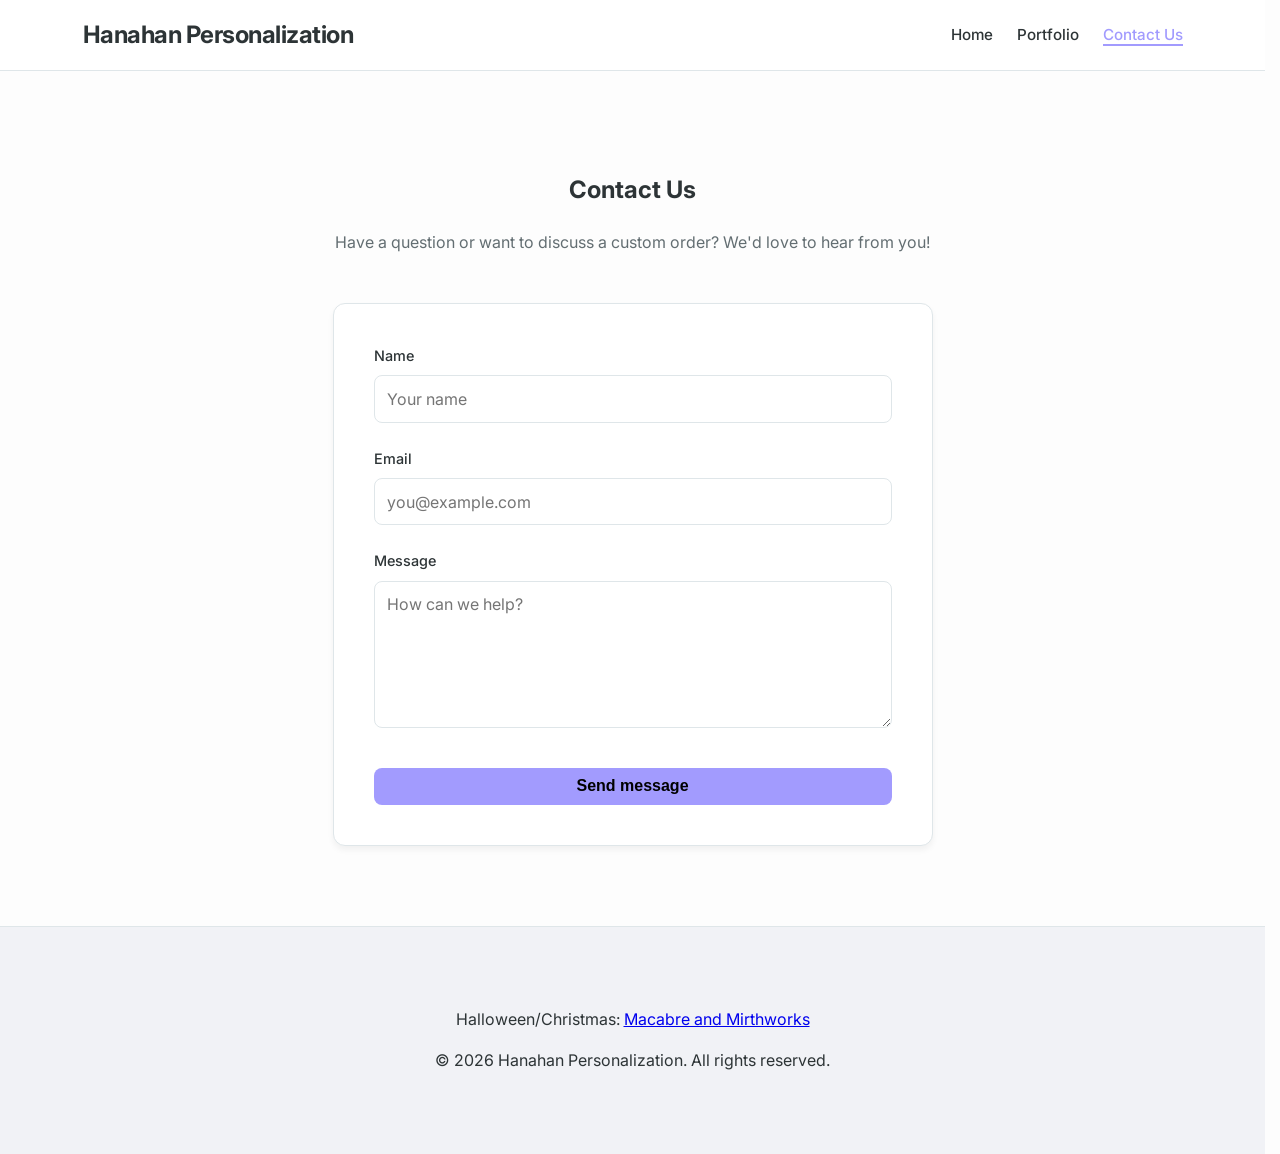
==== contact.html @ bc62d55e "updates" ====
<!DOCTYPE html>
<html lang="en">
<head>
    <meta charset="utf-8">
    <title>Contact Us for Custom Handmade Gifts — Hanahan Personalization</title>
    <meta content="Get in touch with Hanahan Personalization for custom handmade gifts, personalized decor inquiries, and custom laser engraving orders in Hanahan, SC." name="description">
    <meta content="contact Hanahan Personalization, custom gift inquiry, personalized decor order, Hanahan SC small business" name="keywords">
    <meta content="Hanahan Personalization" name="author">
    <meta content="width=device-width, initial-scale=1" name="viewport">

    <!-- Canonical Tag -->
    <link rel="canonical" href="https://hanahanpersonalization.com/contact.html">

    <!-- Open Graph / Facebook -->
    <meta property="og:type" content="website">
    <meta property="og:url" content="https://hanahanpersonalization.com/contact.html">
    <meta property="og:title" content="Contact Us for Custom Handmade Gifts — Hanahan Personalization">
    <meta property="og:description" content="Have a question or want to discuss a custom order? Get in touch with Hanahan Personalization.">
    <meta property="og:image" content="https://hanahanpersonalization.com/images/logo.svg">

    <!-- Twitter -->
    <meta name="twitter:card" content="summary_large_image">
    <meta name="twitter:url" content="https://hanahanpersonalization.com/contact.html">
    <meta name="twitter:title" content="Contact Us for Custom Handmade Gifts — Hanahan Personalization">
    <meta name="twitter:description" content="Have a question or want to discuss a custom order? Get in touch with Hanahan Personalization.">
    <meta name="twitter:image" content="https://hanahanpersonalization.com/images/logo.svg">
    
    <link href="https://fonts.googleapis.com" rel="preconnect">
    <link crossorigin href="https://fonts.gstatic.com" rel="preconnect">
    <link href="https://fonts.googleapis.com/css2?family=Inter:wght@400;500;600;700&display=swap" rel="stylesheet">
    
    <link href="styles.css" rel="stylesheet">
    <link rel="icon" type="image/svg+xml" href="images/logo.svg">
    <link rel="icon" type="image/x-icon" href="images/logo.ico">
</head>
<body>

<header class="site-header">
    <div class="container header-inner">
        <a class="logo" href="/">
            <span>Hanahan Personalization</span>
        </a>
        <button class="nav-toggle" aria-label="Toggle navigation">
            <span class="bar"></span>
            <span class="bar"></span>
            <span class="bar"></span>
        </button>
        <nav class="nav">
            <ul>
                <li><a href="/">Home</a></li>
                <li><a href="portfolio.html">Portfolio</a></li>
                <li><a class="active" href="contact.html">Contact Us</a></li>
            </ul>
        </nav>
    </div>
</header>

<script>
    const navToggle = document.querySelector('.nav-toggle');
    const nav = document.querySelector('.nav');

    navToggle.addEventListener('click', () => {
        nav.classList.toggle('is-open');
        navToggle.classList.toggle('is-active');
    });

    // Close menu when clicking outside
    document.addEventListener('click', (e) => {
        if (!nav.contains(e.target) && !navToggle.contains(e.target)) {
            nav.classList.remove('is-open');
            navToggle.classList.remove('is-active');
        }
    });
</script>

<main>
    <section class="section">
        <div class="container">
            <div class="section-title">
                <h1>Contact Us</h1>
                <p>Have a question or want to discuss a custom order? We'd love to hear from you!</p>
            </div>

            <!-- Contact -->
            <div class="contact-container">
                <form action="https://formspree.io/f/mvgbjjjo" class="contact-form" id="contact-form" method="POST"
                      novalidate>
                    <div class="form-row">
                        <label for="name">Name</label>
                        <input autocomplete="name" id="name" name="name" placeholder="Your name" required type="text">
                    </div>
                    <div class="form-row">
                        <label for="email">Email</label>
                        <input autocomplete="email" id="email" name="email" placeholder="you@example.com" required
                               type="email">
                    </div>
                    <div class="form-row">
                        <label for="message">Message</label>
                        <textarea id="message" name="message" placeholder="How can we help?" required rows="6"></textarea>
                    </div>

                    <!-- Honeypot for basic bot deterrence -->
                    <input aria-hidden="true" autocomplete="off" class="hp-field" name="_gotcha" tabindex="-1" type="text">

                    <!-- Success redirect (optional): replace with a thank-you page if you add one -->
                    <input name="_subject" type="hidden" value="New message from macabreandmirthworks.com">
                    <input name="_format" type="hidden" value="plain">

                    <div class="form-actions">
                        <button class="btn btn-primary" type="submit">Send message</button>
                    </div>
                </form>

            </div>
        </div>
    </section>
</main>

<footer class="site-footer">
    <div class="container">
        <p>Halloween/Christmas: <a href="https://www.macabreandmirthworks.com" target="_blank" rel="noopener noreferrer">Macabre and Mirthworks</a></p>
        <p>&copy; 2026 Hanahan Personalization. All rights reserved.</p>
    </div>
</footer>

</body>
</html>
---- styles.css ----
:root {
    --bg: #fdfdfd;
    --panel: #ffffff;
    --text: #2d3436;
    --muted: #636e72;
    --brand: #a29bfe; /* soft lilac/lavender */
    --accent: #55efc4; /* soft mint */
    --border: #dfe6e9;
    --shadow: rgba(0,0,0,0.05);
}

* { box-sizing: border-box; }
html, body { height: 100%; }
html { scroll-behavior: smooth; scrollbar-gutter: stable; }
body {
    margin: 0;
    background-color: var(--bg);
    color: var(--text);
    font-family: 'Inter', system-ui, -apple-system, sans-serif;
    line-height: 1.6;
}

img { max-width: 100%; height: auto; display: block; border-radius: 8px; }

.container { width: min(1100px, 92%); margin: 0 auto; }

/* Header */
.site-header {
    position: sticky; top: 0; z-index: 20;
    background: rgba(255, 255, 255, 0.9);
    backdrop-filter: blur(10px);
    border-bottom: 1px solid var(--border);
    padding: 1rem 0;
}
.header-inner { display: flex; align-items: center; justify-content: space-between; }

.logo {
    display: flex; align-items: center; gap: .8rem; color: var(--text); text-decoration: none;
    font-size: 1.5rem; font-weight: 700; letter-spacing: -0.5px;
}
.logo-icon {
    width: 40px; height: 40px; border-radius: 10px;
    display: flex; align-items: center; justify-content: center;
}

/* Navigation */
.nav ul { list-style: none; display: flex; gap: 1.5rem; margin: 0; padding: 0; }
.nav a { color: var(--text); text-decoration: none; font-weight: 500; font-size: 0.95rem; }
.nav a:hover:not(.btn) { color: var(--brand); }
.nav a.active { color: var(--brand); border-bottom: 2px solid var(--brand); }

/* Mobile Navigation Toggle */
.nav-toggle {
    display: none;
    flex-direction: column;
    justify-content: space-around;
    width: 2rem;
    height: 2rem;
    background: transparent;
    border: none;
    cursor: pointer;
    padding: 0;
    z-index: 30;
}

.nav-toggle .bar {
    width: 2rem;
    height: 0.25rem;
    background: var(--text);
    border-radius: 10px;
    transition: all 0.3s linear;
    position: relative;
    transform-origin: 1px;
}

@media (max-width: 768px) {
    .nav-toggle {
        display: flex;
    }

    .nav {
        position: absolute;
        top: 100%;
        right: 0;
        background: var(--panel);
        width: 100%;
        border-bottom: 1px solid var(--border);
        padding: 1rem 0;
        display: none;
        box-shadow: 0 10px 15px var(--shadow);
    }

    .nav.is-open {
        display: block;
    }

    .nav ul {
        flex-direction: column;
        align-items: center;
        gap: 1rem;
    }

    .nav a.active {
        border-bottom: none;
        color: var(--brand);
        font-weight: 700;
    }

    /* Hamburger Animation */
    .nav-toggle.is-active .bar:nth-child(1) {
        transform: rotate(45deg);
    }

    .nav-toggle.is-active .bar:nth-child(2) {
        opacity: 0;
    }

    .nav-toggle.is-active .bar:nth-child(3) {
        transform: rotate(-45deg);
    }
}

/* Forms */
.contact-container {
    max-width: 600px;
    margin: 0 auto;
}

.contact-form {
    background: var(--panel);
    padding: 2.5rem;
    border-radius: 12px;
    border: 1px solid var(--border);
    box-shadow: 0 4px 6px var(--shadow);
}

.form-row {
    margin-bottom: 1.5rem;
}

.form-row label {
    display: block;
    margin-bottom: 0.5rem;
    font-weight: 500;
    font-size: 0.9rem;
    color: var(--text);
}

.form-row input, 
.form-row textarea {
    width: 100%;
    padding: 0.8rem;
    border: 1px solid var(--border);
    border-radius: 8px;
    font-family: inherit;
    font-size: 1rem;
    transition: all 0.2s;
    background-color: #fff;
}

.form-row input:focus, 
.form-row textarea:focus {
    outline: none;
    border-color: var(--brand);
    box-shadow: 0 0 0 3px rgba(162, 155, 254, 0.1);
}

.hp-field {
    display: none;
}

.form-actions {
    margin-top: 2rem;
}

.form-actions .btn {
    width: 100%;
    border: none;
    cursor: pointer;
    font-size: 1rem;
}

.contact-info {
    margin-top: 3rem;
    text-align: center;
}

.contact-info a {
    color: var(--brand);
    text-decoration: none;
    font-weight: 600;
}

.contact-info a:hover {
    text-decoration: underline;
}

/* Hero */
.hero { padding: 6rem 0; text-align: center; background: linear-gradient(to bottom, #f9f9ff, #ffffff); }
.hero-logo { margin-bottom: 2rem; display: flex; justify-content: center; }
.hero-logo-icon { width: 400px; height: 400px; max-width: 90%; }
.hero h1 { font-size: clamp(2.5rem, 5vw, 4rem); line-height: 1.1; margin-bottom: 1.5rem; color: #1e272e; }
.hero p { max-width: 600px; margin: 0 auto 2rem; color: var(--muted); font-size: 1.1rem; }

/* Sections */
.section { padding: 5rem 0; }
.section-title { text-align: center; margin-bottom: 3rem; }
.section-title h2 { font-size: 2.2rem; margin-bottom: 0.5rem; }
.section-title p { color: var(--muted); }

/* About Us */
.about-inner {
    display: flex;
    align-items: center;
    gap: 4rem;
}
.about-image {
    flex: 1;
    max-width: 400px;
}
.about-image img {
    width: 100%;
    border-radius: 12px;
    box-shadow: 0 10px 30px var(--shadow);
}
.about-content {
    flex: 1.5;
}
.about-content p {
    margin-bottom: 1.2rem;
    font-size: 1.05rem;
    color: var(--muted);
}
@media (max-width: 768px) {
    .about-inner {
        flex-direction: column;
        gap: 2rem;
        text-align: center;
    }
    .about-content .section-title {
        text-align: center !important;
    }
}

/* Product Grid */
.portfolio-group {
    margin-bottom: 4rem;
}
.group-title {
    font-size: 1.8rem;
    margin-bottom: 1.5rem;
    padding-bottom: 0.5rem;
    border-bottom: 2px solid var(--brand);
    display: inline-block;
}
.empty-message {
    color: var(--muted);
    font-style: italic;
    grid-column: 1 / -1;
    padding: 2rem;
    background: #f8f9fa;
    border-radius: 8px;
    text-align: center;
}
.product-grid {
    display: grid;
    grid-template-columns: repeat(5, 1fr);
    gap: 1rem;
}
@media (max-width: 900px) {
    .product-grid {
        grid-template-columns: repeat(auto-fit, minmax(150px, 1fr));
    }
}
.product-card {
    background: var(--panel);
    border: 1px solid var(--border);
    border-radius: 12px;
    overflow: hidden;
    transition: transform 0.2s, box-shadow 0.2s;
    cursor: zoom-in;
}
.product-card:hover {
    transform: translateY(-5px);
    box-shadow: 0 10px 20px var(--shadow);
}
.product-image {
    aspect-ratio: 1/1;
    overflow: hidden;
    background: #f1f2f6;
}
.product-image img {
    width: 100%; height: 100%; object-fit: cover;
    transition: transform 0.3s ease;
}
.product-card:hover .product-image img {
    transform: scale(1.05);
}
.product-info { padding: 0.8rem; }
.product-info h3 { margin: 0 0 0.3rem; font-size: 1rem; }
.product-info p { margin: 0; color: var(--muted); font-size: 0.8rem; }

/* Image modal */
.modal {
    position: fixed;
    inset: 0;
    display: grid;
    place-items: center;
    background: rgba(0, 0, 0, 0.8);
    opacity: 0;
    visibility: hidden;
    transition: opacity .2s ease, visibility .2s ease;
    z-index: 1000;
}
.modal.is-open {
    opacity: 1;
    visibility: visible;
}
.modal-backdrop {
    position: absolute;
    inset: 0;
}
.modal-dialog {
    position: relative;
    background: var(--panel);
    border: 1px solid var(--border);
    border-radius: 12px;
    padding: 0.5rem;
    box-shadow: 0 20px 50px rgba(0,0,0,0.3);
    width: fit-content;
    max-width: 95vw;
    max-height: 95vh;
    display: flex;
    flex-direction: column;
    align-items: center;
}
.modal-dialog img {
    max-width: 100%;
    width: auto;
    height: auto;
    display: block;
    border-radius: 8px;
    object-fit: contain;
    max-height: 80vh;
}
.modal-caption {
    margin: 0.5rem 0.25rem 0;
    color: var(--text);
    font-weight: 500;
    text-align: center;
}
.modal-close {
    position: absolute;
    top: -40px;
    right: 0;
    background: transparent;
    border: none;
    color: white;
    font-size: 2.5rem;
    line-height: 1;
    width: 40px;
    height: 40px;
    cursor: pointer;
    display: flex;
    align-items: center;
    justify-content: center;
}
.modal-close:hover {
    color: var(--brand);
}
body.modal-open {
    overflow: hidden;
}

/* Footer */
.site-footer {
    padding: 4rem 0; background: #f1f2f6; border-top: 1px solid var(--border);
    text-align: center;
}
.footer-social { display: flex; justify-content: center; gap: 1.5rem; margin-bottom: 2rem; }
.footer-social a { color: var(--muted); font-size: 1.5rem; text-decoration: none; }
.footer-social a:hover { color: var(--brand); }

.footer-logo { margin-bottom: 1.5rem; display: flex; justify-content: center; }
.footer-logo-icon { width: 60px; height: 60px; }

.btn {
    display: inline-block; padding: 0.6rem 1.4rem; border-radius: 8px;
    font-weight: 600; text-decoration: none; transition: all 0.2s ease;
    border: none; cursor: pointer;
}
.btn-primary { background: var(--brand); color: black; }
.btn-primary:hover { 
    background: #9389f7; /* slightly darker/more saturated lilac */
    color: white;
    transform: translateY(-2px);
    box-shadow: 0 4px 12px rgba(162, 155, 254, 0.3);
}
.btn-primary:active {
    transform: translateY(0);
}

.nav .btn {
    padding: 0.5rem 1.2rem;
    font-size: 0.9rem;
}
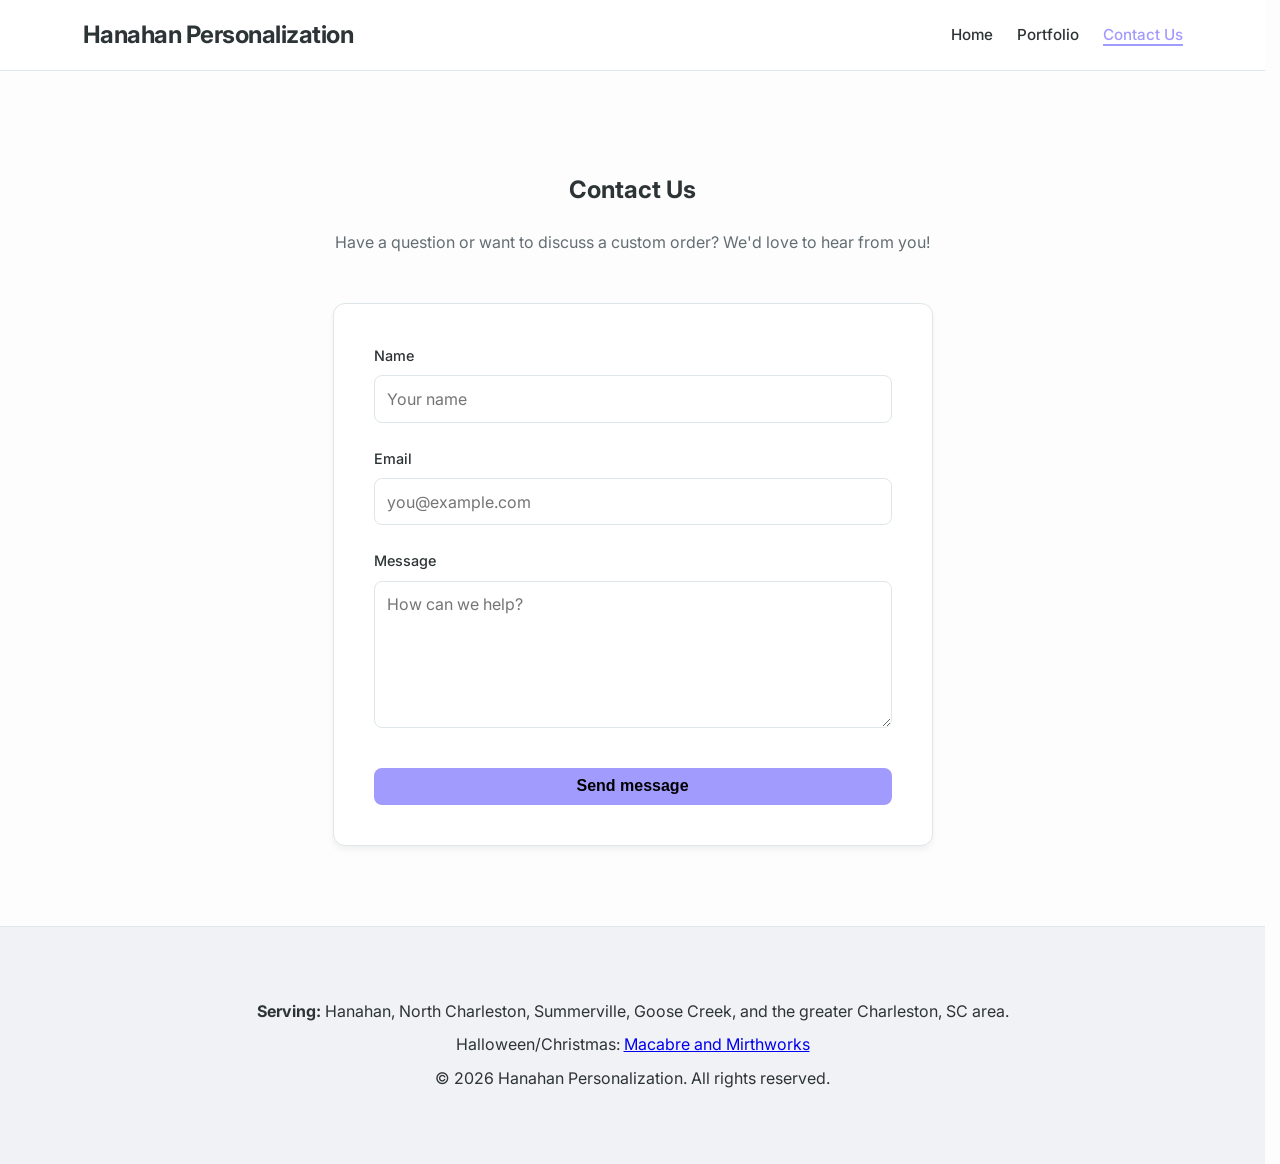
==== commit 1713a5b5: "updates" ====
--- a/contact.html
+++ b/contact.html
@@ -116,12 +116,15 @@
     </section>
 </main>
 
-<footer class="site-footer">
-    <div class="container">
-        <p>Halloween/Christmas: <a href="https://www.macabreandmirthworks.com" target="_blank" rel="noopener noreferrer">Macabre and Mirthworks</a></p>
-        <p>&copy; 2026 Hanahan Personalization. All rights reserved.</p>
-    </div>
-</footer>
+    <footer class="site-footer">
+        <div class="container footer-grid">
+            <div class="footer-info">
+                <p><strong>Serving:</strong> Hanahan, North Charleston, Summerville, Goose Creek, and the greater Charleston, SC area.</p>
+                <p>Halloween/Christmas: <a href="https://www.macabreandmirthworks.com" target="_blank" rel="noopener noreferrer">Macabre and Mirthworks</a></p>
+                <p>&copy; 2026 Hanahan Personalization. All rights reserved.</p>
+            </div>
+        </div>
+    </footer>
 
 </body>
 </html>
--- a/styles.css
+++ b/styles.css
@@ -289,13 +289,26 @@
     aspect-ratio: 1/1;
     overflow: hidden;
     background: #f1f2f6;
+    position: relative;
+}
+.product-image::after {
+    content: '';
+    position: absolute;
+    inset: 0;
+    background: var(--brand);
+    opacity: 0;
+    transition: opacity 0.3s ease;
+    mix-blend-mode: overlay;
+}
+.product-card:hover .product-image::after {
+    opacity: 0.2;
 }
 .product-image img {
     width: 100%; height: 100%; object-fit: cover;
-    transition: transform 0.3s ease;
+    transition: transform 0.5s cubic-bezier(0.4, 0, 0.2, 1);
 }
 .product-card:hover .product-image img {
-    transform: scale(1.05);
+    transform: scale(1.08);
 }
 .product-info { padding: 0.8rem; }
 .product-info h3 { margin: 0 0 0.3rem; font-size: 1rem; }
@@ -378,6 +391,12 @@
     padding: 4rem 0; background: #f1f2f6; border-top: 1px solid var(--border);
     text-align: center;
 }
+.footer-info p {
+    margin: 0.5rem 0;
+}
+.footer-info strong {
+    color: var(--text);
+}
 .footer-social { display: flex; justify-content: center; gap: 1.5rem; margin-bottom: 2rem; }
 .footer-social a { color: var(--muted); font-size: 1.5rem; text-decoration: none; }
 .footer-social a:hover { color: var(--brand); }
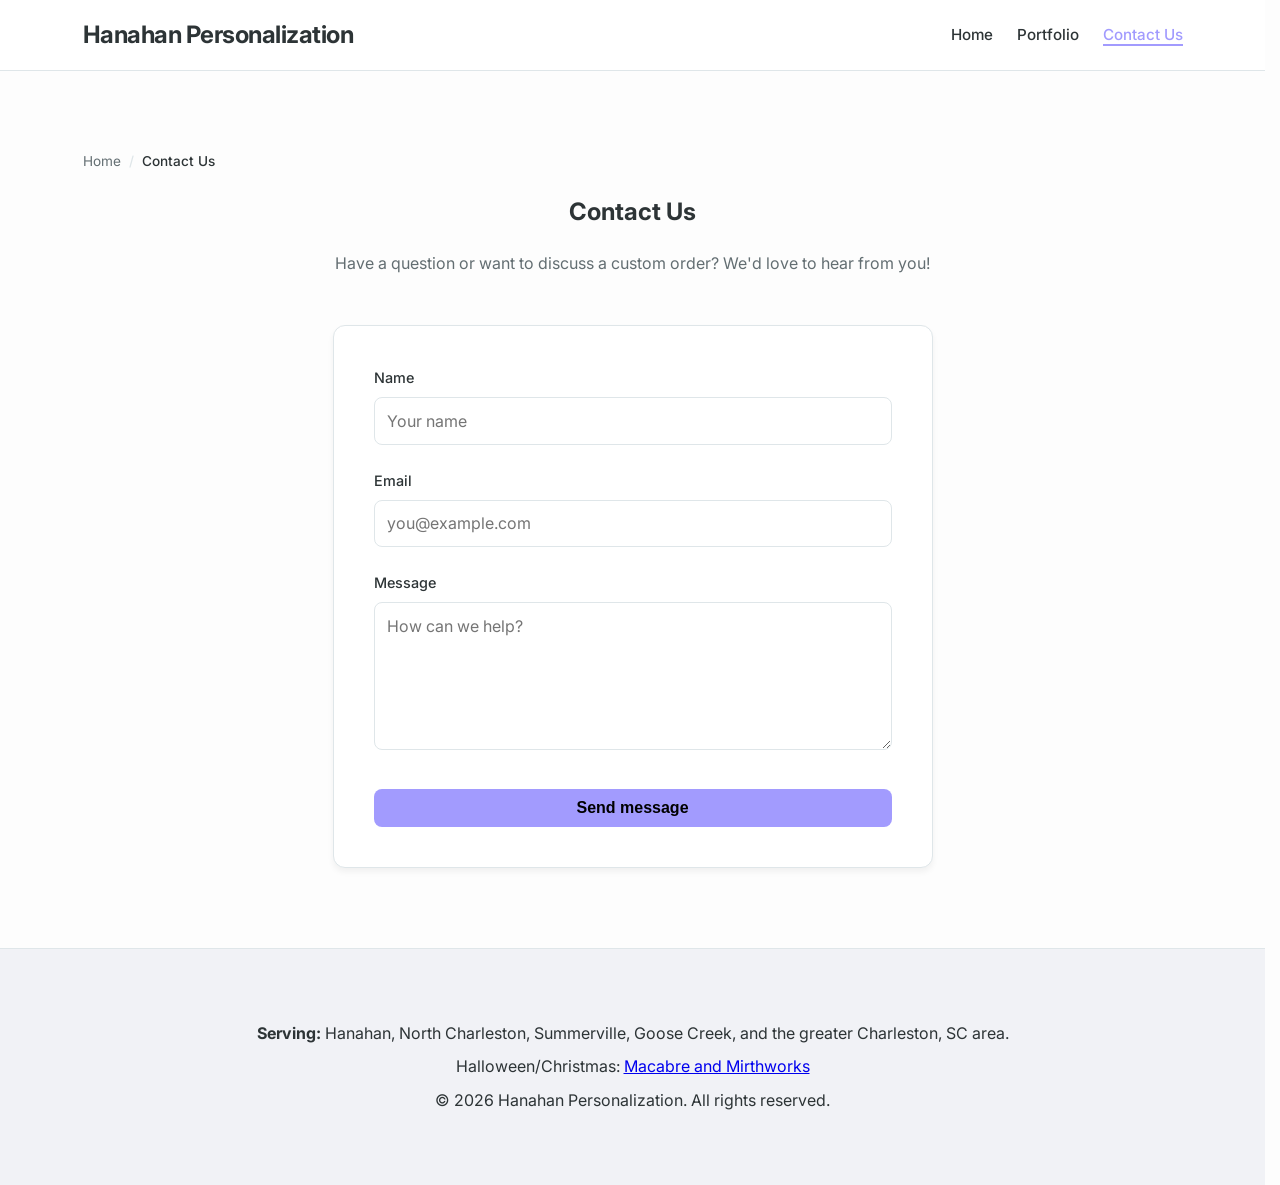
==== commit d670ba3b: "updates" ====
--- a/contact.html
+++ b/contact.html
@@ -32,6 +32,7 @@
     <link href="styles.css" rel="stylesheet">
     <link rel="icon" type="image/svg+xml" href="images/logo.svg">
     <link rel="icon" type="image/x-icon" href="images/logo.ico">
+    <script src="scripts.js" defer></script>
 </head>
 <body>
 
@@ -45,7 +46,7 @@
             <span class="bar"></span>
             <span class="bar"></span>
         </button>
-        <nav class="nav">
+        <nav class="nav" aria-label="Main navigation">
             <ul>
                 <li><a href="/">Home</a></li>
                 <li><a href="portfolio.html">Portfolio</a></li>
@@ -55,27 +56,15 @@
     </div>
 </header>
 
-<script>
-    const navToggle = document.querySelector('.nav-toggle');
-    const nav = document.querySelector('.nav');
-
-    navToggle.addEventListener('click', () => {
-        nav.classList.toggle('is-open');
-        navToggle.classList.toggle('is-active');
-    });
-
-    // Close menu when clicking outside
-    document.addEventListener('click', (e) => {
-        if (!nav.contains(e.target) && !navToggle.contains(e.target)) {
-            nav.classList.remove('is-open');
-            navToggle.classList.remove('is-active');
-        }
-    });
-</script>
-
 <main>
     <section class="section">
         <div class="container">
+            <nav class="breadcrumbs" aria-label="Breadcrumb">
+                <ol>
+                    <li><a href="/">Home</a></li>
+                    <li aria-current="page">Contact Us</li>
+                </ol>
+            </nav>
             <div class="section-title">
                 <h1>Contact Us</h1>
                 <p>Have a question or want to discuss a custom order? We'd love to hear from you!</p>
@@ -100,10 +89,11 @@
                     </div>
 
                     <!-- Honeypot for basic bot deterrence -->
-                    <input aria-hidden="true" autocomplete="off" class="hp-field" name="_gotcha" tabindex="-1" type="text">
+                    <label for="gotcha" class="sr-only" style="display:none;">Leave this field empty</label>
+                    <input aria-hidden="true" autocomplete="off" class="hp-field" id="gotcha" name="_gotcha" tabindex="-1" type="text">
 
                     <!-- Success redirect (optional): replace with a thank-you page if you add one -->
-                    <input name="_subject" type="hidden" value="New message from macabreandmirthworks.com">
+                    <input name="_subject" type="hidden" value="New message from hanahanpersonalization.com">
                     <input name="_format" type="hidden" value="plain">
 
                     <div class="form-actions">
--- a/styles.css
+++ b/styles.css
@@ -246,6 +246,7 @@
 /* Product Grid */
 .portfolio-group {
     margin-bottom: 4rem;
+    scroll-margin-top: 140px;
 }
 .group-title {
     font-size: 1.8rem;
@@ -263,6 +264,33 @@
     border-radius: 8px;
     text-align: center;
 }
+/* Breadcrumbs */
+.breadcrumbs { margin-bottom: 1rem; }
+.breadcrumbs ol {
+    list-style: none; display: flex; flex-wrap: wrap; gap: 0.5rem;
+    margin: 0; padding: 0; font-size: 0.85rem; color: var(--muted);
+}
+.breadcrumbs li + li::before { content: '/'; margin-right: 0.5rem; color: var(--border); }
+.breadcrumbs a { color: var(--muted); text-decoration: none; }
+.breadcrumbs a:hover { color: var(--brand); }
+.breadcrumbs li[aria-current="page"] { color: var(--text); font-weight: 500; }
+
+/* Portfolio category filter/jump bar */
+.portfolio-filter {
+    position: sticky; top: 72px; z-index: 15;
+    display: flex; flex-wrap: wrap; gap: 0.5rem;
+    padding: 0.75rem 0; margin-bottom: 1.5rem;
+    background: rgba(255, 255, 255, 0.9);
+    backdrop-filter: blur(10px);
+    border-bottom: 1px solid var(--border);
+}
+.portfolio-filter a {
+    color: var(--text); text-decoration: none; font-weight: 500;
+    font-size: 0.9rem; padding: 0.4rem 0.9rem; border-radius: 999px;
+    border: 1px solid var(--border); transition: all 0.2s ease;
+}
+.portfolio-filter a:hover { background: var(--brand); color: #000000; border-color: var(--brand); }
+
 .product-grid {
     display: grid;
     grid-template-columns: repeat(5, 1fr);
@@ -314,8 +342,8 @@
 .product-info h3 { margin: 0 0 0.3rem; font-size: 1rem; }
 .product-info p { margin: 0; color: var(--muted); font-size: 0.8rem; }
 
-/* Image modal */
-.modal {
+/* Image Modal */
+dialog.modal {
     position: fixed;
     inset: 0;
     display: grid;
@@ -325,10 +353,19 @@
     visibility: hidden;
     transition: opacity .2s ease, visibility .2s ease;
     z-index: 1000;
-}
-.modal.is-open {
+    border: none;
+    width: 100%;
+    height: 100%;
+    margin: 0;
+    padding: 0;
+}
+dialog.modal[open] {
     opacity: 1;
     visibility: visible;
+    display: grid;
+}
+dialog.modal::backdrop {
+    background: rgba(0, 0, 0, 0.8);
 }
 .modal-backdrop {
     position: absolute;
@@ -382,9 +419,58 @@
 .modal-close:hover {
     color: var(--brand);
 }
+.modal-nav {
+    position: absolute;
+    top: 50%;
+    transform: translateY(-50%);
+    background: rgba(0, 0, 0, 0.5);
+    border: none;
+    color: white;
+    font-size: 2rem;
+    line-height: 1;
+    width: 48px;
+    height: 48px;
+    border-radius: 50%;
+    cursor: pointer;
+    display: flex;
+    align-items: center;
+    justify-content: center;
+    transition: background 0.2s ease;
+}
+.modal-nav:hover { background: var(--brand); color: #000000; }
+.modal-prev { left: 0.5rem; }
+.modal-next { right: 0.5rem; }
 body.modal-open {
     overflow: hidden;
 }
+
+/* Back to top button */
+.back-to-top {
+    position: fixed;
+    bottom: 1.5rem;
+    right: 1.5rem;
+    width: 3rem;
+    height: 3rem;
+    border-radius: 50%;
+    background: var(--brand);
+    color: #000000;
+    border: none;
+    font-size: 1.5rem;
+    line-height: 1;
+    cursor: pointer;
+    box-shadow: 0 4px 12px var(--shadow);
+    opacity: 0;
+    visibility: hidden;
+    transform: translateY(10px);
+    transition: opacity 0.3s ease, transform 0.3s ease, visibility 0.3s ease, background 0.2s ease;
+    z-index: 900;
+}
+.back-to-top.is-visible {
+    opacity: 1;
+    visibility: visible;
+    transform: translateY(0);
+}
+.back-to-top:hover { background: #6c5ce7; color: #ffffff; }
 
 /* Footer */
 .site-footer {
@@ -409,15 +495,79 @@
     font-weight: 600; text-decoration: none; transition: all 0.2s ease;
     border: none; cursor: pointer;
 }
-.btn-primary { background: var(--brand); color: black; }
+.btn-primary { background: var(--brand); color: #000000; }
 .btn-primary:hover { 
-    background: #9389f7; /* slightly darker/more saturated lilac */
-    color: white;
+    background: #6c5ce7; /* darker lilac for better contrast with white text */
+    color: #ffffff;
     transform: translateY(-2px);
     box-shadow: 0 4px 12px rgba(162, 155, 254, 0.3);
 }
 .btn-primary:active {
     transform: translateY(0);
+}
+.btn-secondary {
+    background: transparent;
+    color: var(--text);
+    border: 2px solid var(--brand);
+    padding: calc(0.6rem - 2px) calc(1.4rem - 2px);
+}
+.btn-secondary:hover {
+    background: var(--brand);
+    color: #000000;
+    transform: translateY(-2px);
+    box-shadow: 0 4px 12px rgba(162, 155, 254, 0.3);
+}
+.btn-secondary:active {
+    transform: translateY(0);
+}
+
+/* Hero actions */
+.hero-actions {
+    display: flex;
+    flex-wrap: wrap;
+    gap: 1rem;
+    justify-content: center;
+    margin-top: 1rem;
+}
+
+/* About highlights */
+.about-highlights {
+    list-style: none;
+    margin: 0 0 1.2rem;
+    padding: 0;
+    display: flex;
+    flex-wrap: wrap;
+    gap: 1rem;
+}
+.about-highlights li {
+    display: flex;
+    align-items: center;
+    gap: 0.5rem;
+    font-weight: 500;
+    font-size: 0.95rem;
+}
+.about-icon { font-size: 1.3rem; line-height: 1; }
+
+/* CTA Section */
+.cta-section {
+    background: #f8f9fa;
+    text-align: center;
+    padding: 4rem 0;
+}
+.cta-section p {
+    margin-bottom: 2rem;
+    color: var(--muted);
+}
+.cta-section .btn {
+    padding: 1rem 2rem;
+    font-size: 1.1rem;
+    text-decoration: none;
+    display: inline-block;
+}
+
+.about-title {
+    text-align: left;
+    margin-bottom: 1.5rem;
 }
 
 .nav .btn {
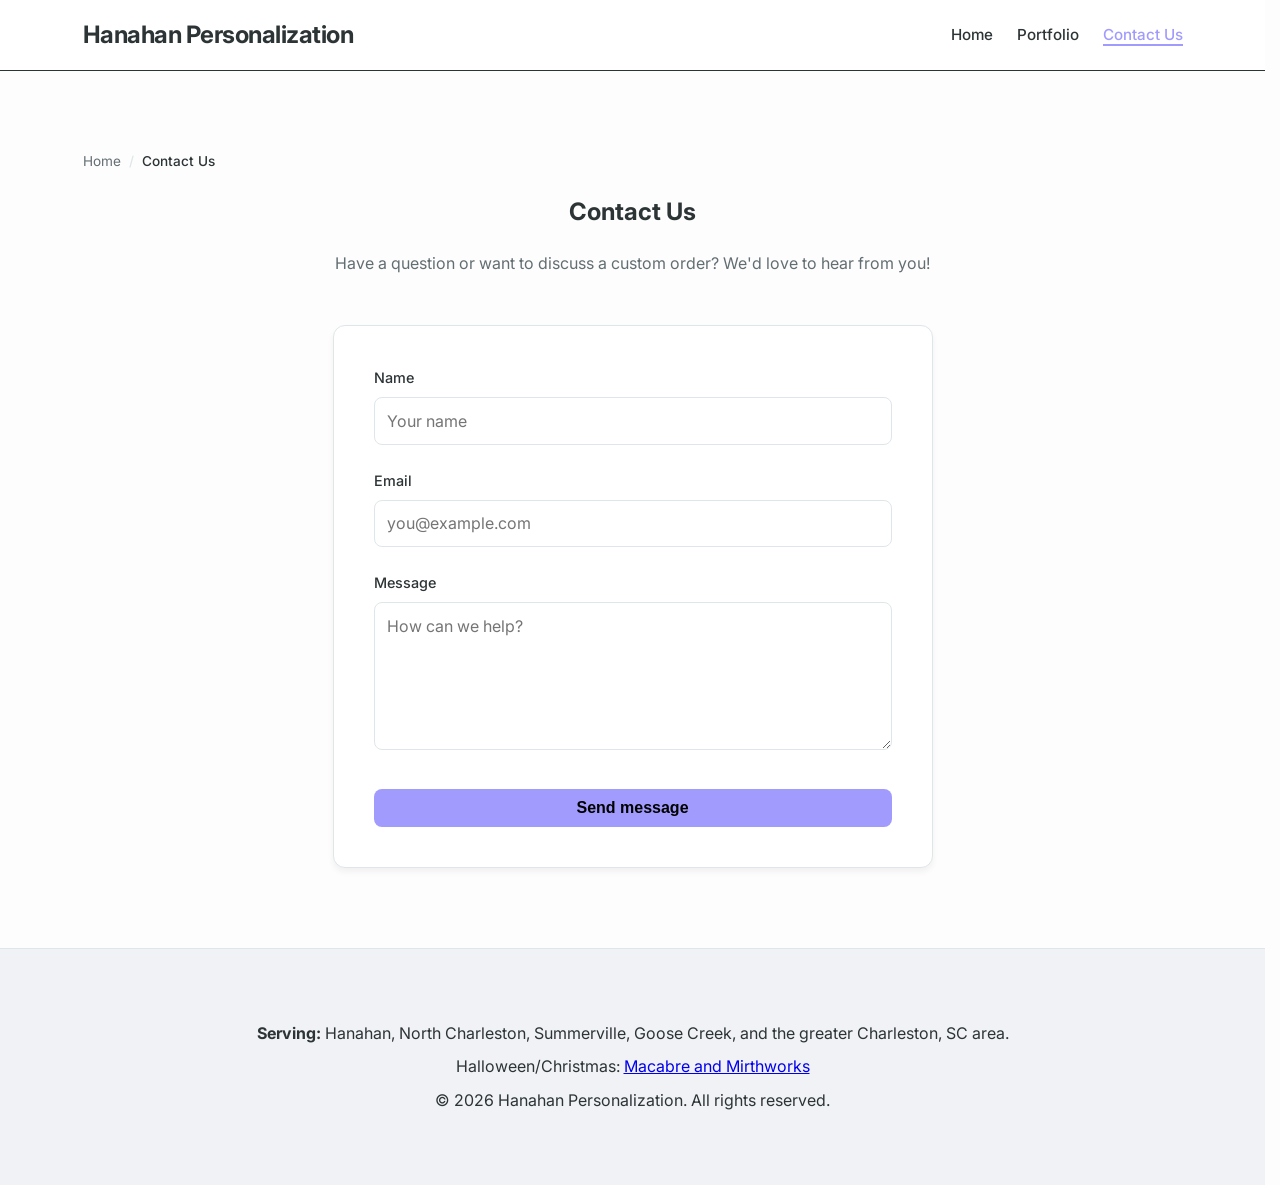
==== commit 5a2d5792: "updates" ====
--- a/contact.html
+++ b/contact.html
@@ -29,7 +29,8 @@
     <link crossorigin href="https://fonts.gstatic.com" rel="preconnect">
     <link href="https://fonts.googleapis.com/css2?family=Inter:wght@400;500;600;700&display=swap" rel="stylesheet">
     
-    <link href="styles.css" rel="stylesheet">
+    <link href="layout.css" rel="stylesheet">
+    <link href="theme.css" rel="stylesheet">
     <link rel="icon" type="image/svg+xml" href="images/logo.svg">
     <link rel="icon" type="image/x-icon" href="images/logo.ico">
     <script src="scripts.js" defer></script>
--- a/layout.css
+++ b/layout.css
@@ -0,0 +1,551 @@
+
+* { box-sizing: border-box; }
+html, body { height: 100%; }
+html { scroll-behavior: smooth; scrollbar-gutter: stable; }
+body {
+    margin: 0;
+    line-height: 1.6;
+}
+
+img { max-width: 100%; height: auto; display: block; border-radius: 8px; }
+
+.container { width: min(1100px, 92%); margin: 0 auto; }
+
+/* Header */
+.site-header {
+    position: sticky; top: 0; z-index: 20;
+    background: rgba(255, 255, 255, 0.9);
+    backdrop-filter: blur(10px);
+    border-bottom: 1px solid;
+    padding: 1rem 0;
+}
+.header-inner { display: flex; align-items: center; justify-content: space-between; }
+
+.logo {
+    display: flex; align-items: center; gap: .8rem; text-decoration: none;
+    font-size: 1.5rem; font-weight: 700; letter-spacing: -0.5px;
+}
+.logo-icon {
+    width: 40px; height: 40px; border-radius: 10px;
+    display: flex; align-items: center; justify-content: center;
+}
+
+/* Navigation */
+.nav ul { list-style: none; display: flex; gap: 1.5rem; margin: 0; padding: 0; }
+.nav a { text-decoration: none; font-weight: 500; font-size: 0.95rem; }
+.nav a:hover:not(.btn) { }
+.nav a.active { border-bottom: 2px solid; }
+
+/* Mobile Navigation Toggle */
+.nav-toggle {
+    display: none;
+    flex-direction: column;
+    justify-content: space-around;
+    width: 2rem;
+    height: 2rem;
+    background: transparent;
+    border: none;
+    cursor: pointer;
+    padding: 0;
+    z-index: 30;
+}
+
+.nav-toggle .bar {
+    width: 2rem;
+    height: 0.25rem;
+    border-radius: 10px;
+    transition: all 0.3s linear;
+    position: relative;
+    transform-origin: 1px;
+}
+
+@media (max-width: 768px) {
+    .nav-toggle {
+        display: flex;
+    }
+
+    .nav {
+        position: absolute;
+        top: 100%;
+        right: 0;
+        width: 100%;
+        border-bottom: 1px solid;
+        padding: 1rem 0;
+        display: none;
+    }
+
+    .nav.is-open {
+        display: block;
+    }
+
+    .nav ul {
+        flex-direction: column;
+        align-items: center;
+        gap: 1rem;
+    }
+
+    .nav a.active {
+        border-bottom: none;
+        font-weight: 700;
+    }
+
+    /* Hamburger Animation */
+    .nav-toggle.is-active .bar:nth-child(1) {
+        transform: rotate(45deg);
+    }
+
+    .nav-toggle.is-active .bar:nth-child(2) {
+        opacity: 0;
+    }
+
+    .nav-toggle.is-active .bar:nth-child(3) {
+        transform: rotate(-45deg);
+    }
+}
+
+/* Forms */
+.contact-container {
+    max-width: 600px;
+    margin: 0 auto;
+}
+
+.contact-form {
+    padding: 2.5rem;
+    border-radius: 12px;
+    border: 1px solid;
+}
+
+.form-row {
+    margin-bottom: 1.5rem;
+}
+
+.form-row label {
+    display: block;
+    margin-bottom: 0.5rem;
+    font-weight: 500;
+    font-size: 0.9rem;
+}
+
+.form-row input, 
+.form-row textarea {
+    width: 100%;
+    padding: 0.8rem;
+    border: 1px solid;
+    border-radius: 8px;
+    font-family: inherit;
+    font-size: 1rem;
+    transition: all 0.2s;
+}
+
+.form-row input:focus, 
+.form-row textarea:focus {
+    outline: none;
+}
+
+.hp-field {
+    display: none;
+}
+
+.form-actions {
+    margin-top: 2rem;
+}
+
+.form-actions .btn {
+    width: 100%;
+    border: none;
+    cursor: pointer;
+    font-size: 1rem;
+}
+
+.contact-info {
+    margin-top: 3rem;
+    text-align: center;
+}
+
+.contact-info a {
+    text-decoration: none;
+    font-weight: 600;
+}
+
+.contact-info a:hover {
+    text-decoration: underline;
+}
+
+/* Hero */
+.hero { padding: 6rem 0; text-align: center; }
+.hero-logo { margin-bottom: 2rem; display: flex; justify-content: center; }
+.hero-logo-icon { width: 400px; height: 400px; max-width: 90%; }
+.hero h1 { font-size: clamp(2.5rem, 5vw, 4rem); line-height: 1.1; margin-bottom: 1.5rem; }
+.hero p { max-width: 600px; margin: 0 auto 2rem; font-size: 1.1rem; }
+
+/* Sections */
+.section { padding: 5rem 0; }
+.section-title { text-align: center; margin-bottom: 3rem; }
+.section-title h2 { font-size: 2.2rem; margin-bottom: 0.5rem; }
+.section-title p { }
+
+/* About Us */
+.about-inner {
+    display: flex;
+    align-items: center;
+    gap: 4rem;
+}
+.about-image {
+    flex: 1;
+    max-width: 400px;
+}
+.about-image img {
+    width: 100%;
+    border-radius: 12px;
+}
+.about-content {
+    flex: 1.5;
+}
+.about-content p {
+    margin-bottom: 1.2rem;
+    font-size: 1.05rem;
+}
+@media (max-width: 768px) {
+    .about-inner {
+        flex-direction: column;
+        gap: 2rem;
+        text-align: center;
+    }
+    .about-content .section-title {
+        text-align: center !important;
+    }
+}
+
+/* Product Grid */
+.portfolio-group {
+    margin-bottom: 4rem;
+    scroll-margin-top: 140px;
+}
+.group-title {
+    font-size: 1.8rem;
+    margin-bottom: 1.5rem;
+    padding-bottom: 0.5rem;
+    border-bottom: 2px solid;
+    display: inline-block;
+}
+.empty-message {
+    font-style: italic;
+    grid-column: 1 / -1;
+    padding: 2rem;
+    border-radius: 8px;
+    text-align: center;
+}
+/* Breadcrumbs */
+.breadcrumbs { margin-bottom: 1rem; }
+.breadcrumbs ol {
+    list-style: none; display: flex; flex-wrap: wrap; gap: 0.5rem;
+    margin: 0; padding: 0; font-size: 0.85rem;
+}
+.breadcrumbs li + li::before { content: '/'; margin-right: 0.5rem; }
+.breadcrumbs a { text-decoration: none; }
+.breadcrumbs a:hover { }
+.breadcrumbs li[aria-current="page"] { font-weight: 500; }
+
+/* Portfolio category filter/jump bar */
+.portfolio-filter {
+    position: sticky; top: 88px; z-index: 15;
+    display: flex; flex-wrap: wrap; gap: 0.5rem;
+    padding: 0.75rem 1rem; margin-bottom: 1.5rem;
+    backdrop-filter: blur(10px);
+    border-bottom: 1px solid;
+    border-radius: 12px;
+    transition: background 0.25s ease, box-shadow 0.25s ease, border-color 0.25s ease;
+}
+/* Boost contrast once the bar sticks while scrolling */
+.portfolio-filter.is-stuck {
+}
+/* Fuzzy/blurred fade above the bar so content softens as it scrolls up */
+.portfolio-filter::before {
+    content: '';
+    position: absolute;
+    left: 0;
+    right: 0;
+    bottom: 100%;
+    height: 60px;
+    pointer-events: none;
+    -webkit-backdrop-filter: blur(6px);
+    backdrop-filter: blur(6px);
+    -webkit-mask-image: linear-gradient(to top, #000, transparent);
+    mask-image: linear-gradient(to top, #000, transparent);
+    opacity: 0;
+    transition: opacity 0.25s ease;
+}
+.portfolio-filter.is-stuck::before {
+    opacity: 1;
+}
+.portfolio-filter a {
+    text-decoration: none; font-weight: 600;
+    font-size: 0.9rem; padding: 0.4rem 0.9rem; border-radius: 999px;
+    border: 1px solid; transition: all 0.2s ease;
+}
+.portfolio-filter.is-stuck a { }
+.portfolio-filter a:hover { }
+
+.product-grid {
+    display: grid;
+    grid-template-columns: repeat(5, 1fr);
+    gap: 1rem;
+}
+@media (max-width: 900px) {
+    .product-grid {
+        grid-template-columns: repeat(auto-fit, minmax(150px, 1fr));
+    }
+}
+.product-card {
+    border: 1px solid;
+    border-radius: 12px;
+    overflow: hidden;
+    transition: transform 0.2s, box-shadow 0.2s;
+    cursor: zoom-in;
+}
+.product-card:hover {
+    transform: translateY(-5px);
+}
+.product-image {
+    aspect-ratio: 1/1;
+    overflow: hidden;
+    position: relative;
+}
+.product-image::after {
+    content: '';
+    position: absolute;
+    inset: 0;
+    opacity: 0;
+    transition: opacity 0.3s ease;
+    mix-blend-mode: overlay;
+}
+.product-card:hover .product-image::after {
+    opacity: 0.2;
+}
+.product-image img {
+    width: 100%; height: 100%; object-fit: cover;
+    transition: transform 0.5s cubic-bezier(0.4, 0, 0.2, 1);
+}
+.product-card:hover .product-image img {
+    transform: scale(1.08);
+}
+.product-info { padding: 0.8rem; }
+.product-info h3 { margin: 0 0 0.3rem; font-size: 1rem; }
+.product-info p { margin: 0; font-size: 0.8rem; }
+
+/* Image Modal */
+dialog.modal {
+    position: fixed;
+    inset: 0;
+    display: grid;
+    place-items: center;
+    background: rgba(0, 0, 0, 0.8);
+    opacity: 0;
+    visibility: hidden;
+    transition: opacity .2s ease, visibility .2s ease;
+    z-index: 1000;
+    border: none;
+    width: 100%;
+    height: 100%;
+    margin: 0;
+    padding: 0;
+}
+dialog.modal[open] {
+    opacity: 1;
+    visibility: visible;
+    display: grid;
+}
+dialog.modal::backdrop {
+    background: rgba(0, 0, 0, 0.8);
+}
+.modal-backdrop {
+    position: absolute;
+    inset: 0;
+}
+.modal-dialog {
+    position: relative;
+    border: 1px solid;
+    border-radius: 12px;
+    padding: 0.5rem;
+    width: fit-content;
+    max-width: 95vw;
+    max-height: 95vh;
+    display: flex;
+    flex-direction: column;
+    align-items: center;
+}
+.modal-dialog img {
+    max-width: 100%;
+    width: auto;
+    height: auto;
+    display: block;
+    border-radius: 8px;
+    object-fit: contain;
+    max-height: 80vh;
+}
+.modal-caption {
+    margin: 0.5rem 0.25rem 0;
+    font-weight: 500;
+    text-align: center;
+}
+.modal-close {
+    position: absolute;
+    top: -40px;
+    right: 0;
+    background: transparent;
+    border: none;
+    color: white;
+    font-size: 2.5rem;
+    line-height: 1;
+    width: 40px;
+    height: 40px;
+    cursor: pointer;
+    display: flex;
+    align-items: center;
+    justify-content: center;
+}
+.modal-close:hover {
+}
+.modal-nav {
+    position: absolute;
+    top: 50%;
+    transform: translateY(-50%);
+    background: rgba(0, 0, 0, 0.5);
+    border: none;
+    color: white;
+    font-size: 2rem;
+    line-height: 1;
+    width: 48px;
+    height: 48px;
+    border-radius: 50%;
+    cursor: pointer;
+    display: flex;
+    align-items: center;
+    justify-content: center;
+    transition: background 0.2s ease;
+}
+.modal-nav:hover { }
+.modal-prev { left: 0.5rem; }
+.modal-next { right: 0.5rem; }
+body.modal-open {
+    overflow: hidden;
+}
+
+/* Back to top button */
+.back-to-top {
+    position: fixed;
+    bottom: 1.5rem;
+    right: 1.5rem;
+    width: 3rem;
+    height: 3rem;
+    border-radius: 50%;
+    border: none;
+    font-size: 1.5rem;
+    line-height: 1;
+    cursor: pointer;
+    opacity: 0;
+    visibility: hidden;
+    transform: translateY(10px);
+    transition: opacity 0.3s ease, transform 0.3s ease, visibility 0.3s ease, background 0.2s ease;
+    z-index: 900;
+}
+.back-to-top.is-visible {
+    opacity: 1;
+    visibility: visible;
+    transform: translateY(0);
+}
+.back-to-top:hover { }
+
+/* Footer */
+.site-footer {
+    padding: 4rem 0; border-top: 1px solid;
+    text-align: center;
+}
+.footer-info p {
+    margin: 0.5rem 0;
+}
+.footer-info strong {
+}
+.footer-social { display: flex; justify-content: center; gap: 1.5rem; margin-bottom: 2rem; }
+.footer-social a { font-size: 1.5rem; text-decoration: none; }
+.footer-social a:hover { }
+
+.footer-logo { margin-bottom: 1.5rem; display: flex; justify-content: center; }
+.footer-logo-icon { width: 60px; height: 60px; }
+
+.btn {
+    display: inline-block; padding: 0.6rem 1.4rem; border-radius: 8px;
+    font-weight: 600; text-decoration: none; transition: all 0.2s ease;
+    border: none; cursor: pointer;
+}
+.btn-primary { }
+.btn-primary:hover { 
+    transform: translateY(-2px);
+}
+.btn-primary:active {
+    transform: translateY(0);
+}
+.btn-secondary {
+    background: transparent;
+    border: 2px solid;
+    padding: calc(0.6rem - 2px) calc(1.4rem - 2px);
+}
+.btn-secondary:hover {
+    transform: translateY(-2px);
+}
+.btn-secondary:active {
+    transform: translateY(0);
+}
+
+/* Hero actions */
+.hero-actions {
+    display: flex;
+    flex-wrap: wrap;
+    gap: 1rem;
+    justify-content: center;
+    margin-top: 1rem;
+}
+
+/* About highlights */
+.about-highlights {
+    list-style: none;
+    margin: 0 0 1.2rem;
+    padding: 0;
+    display: flex;
+    flex-direction: column;
+    gap: 0.6rem;
+}
+.about-highlights li {
+    display: flex;
+    align-items: center;
+    gap: 0.5rem;
+    font-weight: 500;
+    font-size: 0.95rem;
+}
+.about-icon { font-size: 1.3rem; line-height: 1; }
+
+/* CTA Section */
+.cta-section {
+    text-align: center;
+    padding: 4rem 0;
+}
+.cta-section p {
+    margin-bottom: 2rem;
+}
+.cta-section .btn {
+    padding: 1rem 2rem;
+    font-size: 1.1rem;
+    text-decoration: none;
+    display: inline-block;
+}
+
+.about-title {
+    text-align: left;
+    margin-bottom: 1.5rem;
+}
+
+.nav .btn {
+    padding: 0.5rem 1.2rem;
+    font-size: 0.9rem;
+}
+
--- a/theme.css
+++ b/theme.css
@@ -0,0 +1,257 @@
+:root {
+    --bg: #fdfdfd;
+    --panel: #ffffff;
+    --text: #2d3436;
+    --muted: #636e72;
+    --brand: #a29bfe; /* soft lilac/lavender */
+    --accent: #55efc4; /* soft mint */
+    --border: #dfe6e9;
+    --shadow: rgba(0,0,0,0.05);
+    --font-main: 'Inter', system-ui, -apple-system, sans-serif;
+}
+
+body {
+    background-color: var(--bg);
+    color: var(--text);
+    font-family: var(--font-main);
+}
+
+.logo {
+    color: var(--text);
+}
+
+.nav a {
+    color: var(--text);
+}
+
+.nav a:hover:not(.btn) {
+    color: var(--brand);
+}
+
+.nav a.active {
+    color: var(--brand);
+    border-bottom-color: var(--brand);
+}
+
+@media (max-width: 768px) {
+    .nav {
+        background: var(--panel);
+        border-bottom-color: var(--border);
+        box-shadow: 0 10px 15px var(--shadow);
+    }
+
+    .nav a.active {
+        color: var(--brand);
+    }
+
+    .nav-toggle .bar {
+        background: var(--text);
+    }
+}
+
+.contact-form {
+    background: var(--panel);
+    border-color: var(--border);
+    box-shadow: 0 4px 6px var(--shadow);
+}
+
+.form-row label {
+    color: var(--text);
+}
+
+.form-row input, 
+.form-row textarea {
+    border-color: var(--border);
+    background-color: #fff;
+}
+
+.form-row input:focus, 
+.form-row textarea:focus {
+    border-color: var(--brand);
+    box-shadow: 0 0 0 3px rgba(162, 155, 254, 0.1);
+}
+
+.contact-info a {
+    color: var(--brand);
+}
+
+.hero {
+    background: linear-gradient(to bottom, #f9f9ff, #ffffff);
+}
+
+.hero h1 {
+    color: #1e272e;
+}
+
+.hero p {
+    color: var(--muted);
+}
+
+.section-title p {
+    color: var(--muted);
+}
+
+.about-image img {
+    box-shadow: 0 10px 30px var(--shadow);
+}
+
+.about-content p {
+    color: var(--muted);
+}
+
+.group-title {
+    border-bottom-color: var(--brand);
+}
+
+.empty-message {
+    color: var(--muted);
+    background: #f8f9fa;
+}
+
+.breadcrumbs ol {
+    color: var(--muted);
+}
+
+.breadcrumbs li + li::before {
+    color: var(--border);
+}
+
+.breadcrumbs a {
+    color: var(--muted);
+}
+
+.breadcrumbs a:hover {
+    color: var(--brand);
+}
+
+.breadcrumbs li[aria-current="page"] {
+    color: var(--text);
+}
+
+.portfolio-filter {
+    background: rgba(255, 255, 255, 0.92);
+    border-bottom-color: var(--border);
+}
+
+.portfolio-filter.is-stuck {
+    background: rgba(255, 255, 255, 0.98);
+    box-shadow: 0 6px 20px var(--shadow);
+    border-color: var(--brand);
+}
+
+.portfolio-filter::before {
+    background: linear-gradient(to top, rgba(255, 255, 255, 0.85), rgba(255, 255, 255, 0));
+}
+
+.portfolio-filter a {
+    color: var(--text);
+    border-color: var(--border);
+}
+
+.portfolio-filter.is-stuck a {
+    border-color: var(--brand);
+}
+
+.portfolio-filter a:hover {
+    background: var(--brand);
+    color: #000000;
+    border-color: var(--brand);
+}
+
+.product-card {
+    background: var(--panel);
+    border-color: var(--border);
+}
+
+.product-card:hover {
+    box-shadow: 0 10px 20px var(--shadow);
+}
+
+.product-image {
+    background: #f1f2f6;
+}
+
+.product-image::after {
+    background: var(--brand);
+}
+
+.product-info p {
+    color: var(--muted);
+}
+
+.modal-dialog {
+    background: var(--panel);
+    border-color: var(--border);
+    box-shadow: 0 20px 50px rgba(0,0,0,0.3);
+}
+
+.modal-caption {
+    color: var(--text);
+}
+
+.modal-close:hover {
+    color: var(--brand);
+}
+
+.modal-nav:hover {
+    background: var(--brand);
+    color: #000000;
+}
+
+.back-to-top {
+    background: var(--brand);
+    color: #000000;
+    box-shadow: 0 4px 12px var(--shadow);
+}
+
+.back-to-top:hover {
+    background: #6c5ce7;
+    color: #ffffff;
+}
+
+.site-footer {
+    background: #f1f2f6;
+    border-top-color: var(--border);
+}
+
+.footer-info strong {
+    color: var(--text);
+}
+
+.footer-social a {
+    color: var(--muted);
+}
+
+.footer-social a:hover {
+    color: var(--brand);
+}
+
+.btn-primary {
+    background: var(--brand);
+    color: #000000;
+}
+
+.btn-primary:hover { 
+    background: #6c5ce7;
+    color: #ffffff;
+    box-shadow: 0 4px 12px rgba(162, 155, 254, 0.3);
+}
+
+.btn-secondary {
+    color: var(--text);
+    border-color: var(--brand);
+}
+
+.btn-secondary:hover {
+    background: var(--brand);
+    color: #000000;
+    box-shadow: 0 4px 12px rgba(162, 155, 254, 0.3);
+}
+
+.cta-section {
+    background: #f8f9fa;
+}
+
+.cta-section p {
+    color: var(--muted);
+}
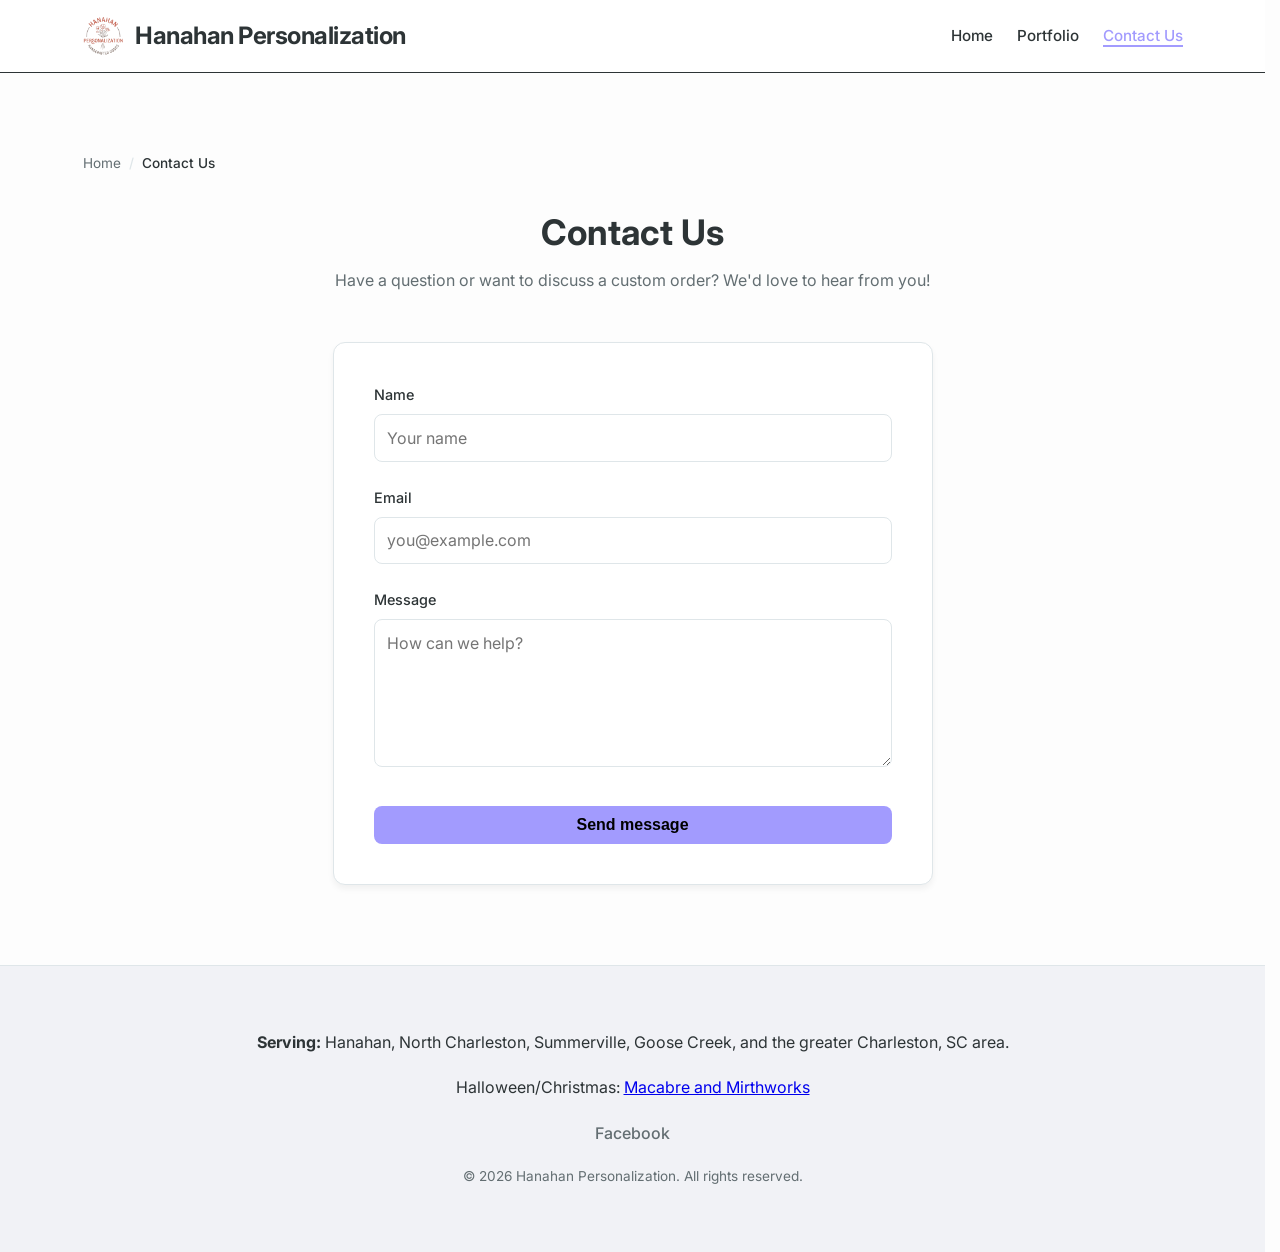
==== commit be526b94: "updates" ====
--- a/contact.html
+++ b/contact.html
@@ -36,19 +36,20 @@
     <script src="scripts.js" defer></script>
 </head>
 <body>
-
+<a class="skip-link" href="#main">Skip to content</a>
 <header class="site-header">
     <div class="container header-inner">
-        <a class="logo" href="/">
-            <span>Hanahan Personalization</span>
+        <a class="logo" href="/" aria-label="Hanahan Personalization home">
+            <img class="logo-icon" src="images/logo.svg" alt="" aria-hidden="true">
+            <span class="logo-text">Hanahan Personalization</span>
         </a>
-        <button class="nav-toggle" aria-label="Toggle navigation">
-            <span class="bar"></span>
-            <span class="bar"></span>
-            <span class="bar"></span>
+        <button class="nav-toggle" aria-label="Toggle navigation" aria-controls="primary-nav" aria-expanded="false">
+            <span class="bar" aria-hidden="true"></span>
+            <span class="bar" aria-hidden="true"></span>
+            <span class="bar" aria-hidden="true"></span>
         </button>
-        <nav class="nav" aria-label="Main navigation">
-            <ul>
+        <nav class="nav" aria-label="Primary">
+            <ul id="primary-nav">
                 <li><a href="/">Home</a></li>
                 <li><a href="portfolio.html">Portfolio</a></li>
                 <li><a class="active" href="contact.html">Contact Us</a></li>
@@ -57,7 +58,7 @@
     </div>
 </header>
 
-<main>
+<main id="main">
     <section class="section">
         <div class="container">
             <nav class="breadcrumbs" aria-label="Breadcrumb">
@@ -66,10 +67,10 @@
                     <li aria-current="page">Contact Us</li>
                 </ol>
             </nav>
-            <div class="section-title">
+            <header class="section-header">
                 <h1>Contact Us</h1>
                 <p>Have a question or want to discuss a custom order? We'd love to hear from you!</p>
-            </div>
+            </header>
 
             <!-- Contact -->
             <div class="contact-container">
@@ -90,15 +91,14 @@
                     </div>
 
                     <!-- Honeypot for basic bot deterrence -->
-                    <label for="gotcha" class="sr-only" style="display:none;">Leave this field empty</label>
-                    <input aria-hidden="true" autocomplete="off" class="hp-field" id="gotcha" name="_gotcha" tabindex="-1" type="text">
+                    <input aria-hidden="true" autocomplete="off" class="hp-field" name="_gotcha" tabindex="-1" type="text">
 
                     <!-- Success redirect (optional): replace with a thank-you page if you add one -->
                     <input name="_subject" type="hidden" value="New message from hanahanpersonalization.com">
                     <input name="_format" type="hidden" value="plain">
 
                     <div class="form-actions">
-                        <button class="btn btn-primary" type="submit">Send message</button>
+                        <button class="btn primary" type="submit">Send message</button>
                     </div>
                 </form>
 
@@ -107,15 +107,19 @@
     </section>
 </main>
 
-    <footer class="site-footer">
-        <div class="container footer-grid">
-            <div class="footer-info">
-                <p><strong>Serving:</strong> Hanahan, North Charleston, Summerville, Goose Creek, and the greater Charleston, SC area.</p>
-                <p>Halloween/Christmas: <a href="https://www.macabreandmirthworks.com" target="_blank" rel="noopener noreferrer">Macabre and Mirthworks</a></p>
-                <p>&copy; 2026 Hanahan Personalization. All rights reserved.</p>
-            </div>
-        </div>
-    </footer>
+<footer class="site-footer">
+    <div class="container footer-inner">
+        <p><strong>Serving:</strong> Hanahan, North Charleston, Summerville, Goose Creek, and the greater Charleston, SC area.</p>
+        <p>Halloween/Christmas: <a href="https://www.macabreandmirthworks.com" target="_blank" rel="noopener noreferrer">Macabre and Mirthworks</a></p>
+        <nav aria-label="Social">
+            <ul class="social-links">
+                <li><a href="https://www.facebook.com/hanahanpersonalization" rel="noopener noreferrer" target="_blank">Facebook</a></li>
+            </ul>
+        </nav>
+        <small class="copyright">&copy; 2026 Hanahan Personalization. All rights reserved.</small>
+    </div>
+</footer>
 
+<button class="back-to-top" type="button" aria-label="Back to top">&uarr;</button>
 </body>
 </html>
--- a/layout.css
+++ b/layout.css
@@ -10,6 +10,23 @@
 img { max-width: 100%; height: auto; display: block; border-radius: 8px; }
 
 .container { width: min(1100px, 92%); margin: 0 auto; }
+
+/* Skip link (accessibility) */
+.skip-link {
+    position: absolute;
+    top: 0;
+    left: 0.75rem;
+    z-index: 2000;
+    padding: 0.6rem 1rem;
+    border-radius: 0 0 8px 8px;
+    font-weight: 600;
+    text-decoration: none;
+    transform: translateY(-100%);
+    transition: transform 0.2s ease;
+}
+.skip-link:focus {
+    transform: translateY(0);
+}
 
 /* Header */
 .site-header {
@@ -180,9 +197,12 @@
 
 /* Sections */
 .section { padding: 5rem 0; }
-.section-title { text-align: center; margin-bottom: 3rem; }
-.section-title h2 { font-size: 2.2rem; margin-bottom: 0.5rem; }
-.section-title p { }
+.section-header { text-align: center; margin-bottom: 3rem; }
+.section-header h1,
+.section-header h2 { font-size: 2.2rem; margin-bottom: 0.5rem; }
+.section-header p { max-width: 600px; margin: 0 auto; }
+.section-header.left { text-align: left; margin-bottom: 1.5rem; }
+.section-header.left p { margin: 0; max-width: none; }
 
 /* About Us */
 .about-inner {
@@ -211,10 +231,67 @@
         gap: 2rem;
         text-align: center;
     }
-    .about-content .section-title {
+    .about-content .section-header {
         text-align: center !important;
     }
 }
+
+/* Services */
+.services-list {
+    list-style: none;
+    margin: 0;
+    padding: 0;
+    display: grid;
+    grid-template-columns: repeat(auto-fit, minmax(220px, 1fr));
+    gap: 1.5rem;
+}
+.services-list li {
+    padding: 1.5rem;
+    border-radius: 12px;
+    border: 1px solid;
+}
+.services-list h3 { margin: 0 0 0.5rem; font-size: 1.15rem; }
+.services-list p { margin: 0; font-size: 0.95rem; }
+.services-cta { margin-top: 1rem; text-align: center; }
+
+/* FAQ */
+.faq-list {
+    display: grid;
+    gap: 1rem;
+    max-width: 800px;
+    margin: 0 auto;
+}
+.faq-list details {
+    padding: 1.25rem 1.5rem;
+    border-radius: 12px;
+    border: 1px solid;
+}
+.faq-list summary {
+    font-weight: 600;
+    cursor: pointer;
+}
+.faq-list p { margin: 0.75rem 0 0; }
+
+/* Social button row (About section) */
+.social-row {
+    display: flex;
+    flex-wrap: wrap;
+    gap: 0.75rem;
+    margin-top: 1.5rem;
+}
+
+/* Color/material swatch grid */
+.swatch-sections { display: grid; gap: 2rem; }
+.swatch-header { text-align: center; margin-bottom: 0.8rem; padding-bottom: 0.5rem; border-bottom: 1px solid; }
+.swatch-grid { display: grid; grid-template-columns: repeat(auto-fit, minmax(160px, 1fr)); gap: 0.9rem; }
+.swatch { border: 1px solid; border-radius: 12px; overflow: hidden; display: grid; grid-template-rows: 90px auto; }
+.swatch .chip { width: 100%; height: 90px; border-bottom: 1px solid; }
+.swatch .meta { padding: 0.6rem 0.7rem 0.7rem; }
+.swatch .name { margin: 0 0 0.15rem; font-weight: 700; }
+.swatch .desc { margin: 0; font-size: 0.95rem; }
+.swatch .hex { font-family: ui-monospace, SFMono-Regular, Menlo, Consolas, monospace; font-size: 0.85rem; opacity: 0.9; }
+.legend { text-align: center; margin: 0.2rem 0 0; font-size: 0.95rem; }
+.brand-links { display: flex; flex-wrap: wrap; gap: 0.6rem; justify-content: center; margin-top: 0.6rem; }
 
 /* Product Grid */
 .portfolio-group {
@@ -461,39 +538,46 @@
     padding: 4rem 0; border-top: 1px solid;
     text-align: center;
 }
-.footer-info p {
-    margin: 0.5rem 0;
-}
-.footer-info strong {
-}
-.footer-social { display: flex; justify-content: center; gap: 1.5rem; margin-bottom: 2rem; }
-.footer-social a { font-size: 1.5rem; text-decoration: none; }
-.footer-social a:hover { }
-
-.footer-logo { margin-bottom: 1.5rem; display: flex; justify-content: center; }
-.footer-logo-icon { width: 60px; height: 60px; }
+.footer-inner {
+    display: flex;
+    flex-direction: column;
+    align-items: center;
+    gap: 1.25rem;
+}
+.footer-inner > p { margin: 0; }
+.social-links {
+    list-style: none;
+    display: flex;
+    flex-wrap: wrap;
+    justify-content: center;
+    gap: 1.25rem;
+    margin: 0;
+    padding: 0;
+}
+.social-links a { text-decoration: none; font-weight: 500; }
+.copyright { font-size: 0.85rem; }
 
 .btn {
     display: inline-block; padding: 0.6rem 1.4rem; border-radius: 8px;
     font-weight: 600; text-decoration: none; transition: all 0.2s ease;
     border: none; cursor: pointer;
 }
-.btn-primary { }
-.btn-primary:hover { 
+.btn.primary { }
+.btn.primary:hover {
     transform: translateY(-2px);
 }
-.btn-primary:active {
+.btn.primary:active {
     transform: translateY(0);
 }
-.btn-secondary {
+.btn.secondary {
     background: transparent;
     border: 2px solid;
     padding: calc(0.6rem - 2px) calc(1.4rem - 2px);
 }
-.btn-secondary:hover {
+.btn.secondary:hover {
     transform: translateY(-2px);
 }
-.btn-secondary:active {
+.btn.secondary:active {
     transform: translateY(0);
 }
 
@@ -539,11 +623,6 @@
     display: inline-block;
 }
 
-.about-title {
-    text-align: left;
-    margin-bottom: 1.5rem;
-}
-
 .nav .btn {
     padding: 0.5rem 1.2rem;
     font-size: 0.9rem;
--- a/theme.css
+++ b/theme.css
@@ -20,6 +20,11 @@
     color: var(--text);
 }
 
+.skip-link:focus {
+    background: var(--brand);
+    color: #1e272e;
+}
+
 .nav a {
     color: var(--text);
 }
@@ -87,7 +92,11 @@
     color: var(--muted);
 }
 
-.section-title p {
+.section.alt {
+    background: linear-gradient(180deg, rgba(0,0,0,0.02), rgba(0,0,0,0) 30%);
+}
+
+.section-header p {
     color: var(--muted);
 }
 
@@ -96,6 +105,44 @@
 }
 
 .about-content p {
+    color: var(--muted);
+}
+
+.services-list li {
+    background: var(--panel);
+    border-color: var(--border);
+    box-shadow: 0 6px 16px var(--shadow);
+}
+
+.services-list p {
+    color: var(--muted);
+}
+
+.faq-list details {
+    background: var(--panel);
+    border-color: var(--border);
+}
+
+.faq-list p {
+    color: var(--muted);
+}
+
+.swatch-header {
+    border-color: var(--border);
+}
+
+.swatch {
+    background: var(--panel);
+    border-color: var(--border);
+    box-shadow: 0 6px 20px var(--shadow);
+}
+
+.swatch .chip {
+    border-color: var(--border);
+}
+
+.swatch .desc,
+.legend {
     color: var(--muted);
 }
 
@@ -214,35 +261,35 @@
     border-top-color: var(--border);
 }
 
-.footer-info strong {
-    color: var(--text);
-}
-
-.footer-social a {
-    color: var(--muted);
-}
-
-.footer-social a:hover {
-    color: var(--brand);
-}
-
-.btn-primary {
-    background: var(--brand);
-    color: #000000;
-}
-
-.btn-primary:hover { 
+.social-links a {
+    color: var(--muted);
+}
+
+.social-links a:hover {
+    color: var(--brand);
+}
+
+.copyright {
+    color: var(--muted);
+}
+
+.btn.primary {
+    background: var(--brand);
+    color: #000000;
+}
+
+.btn.primary:hover {
     background: #6c5ce7;
     color: #ffffff;
     box-shadow: 0 4px 12px rgba(162, 155, 254, 0.3);
 }
 
-.btn-secondary {
-    color: var(--text);
-    border-color: var(--brand);
-}
-
-.btn-secondary:hover {
+.btn.secondary {
+    color: var(--text);
+    border-color: var(--brand);
+}
+
+.btn.secondary:hover {
     background: var(--brand);
     color: #000000;
     box-shadow: 0 4px 12px rgba(162, 155, 254, 0.3);
